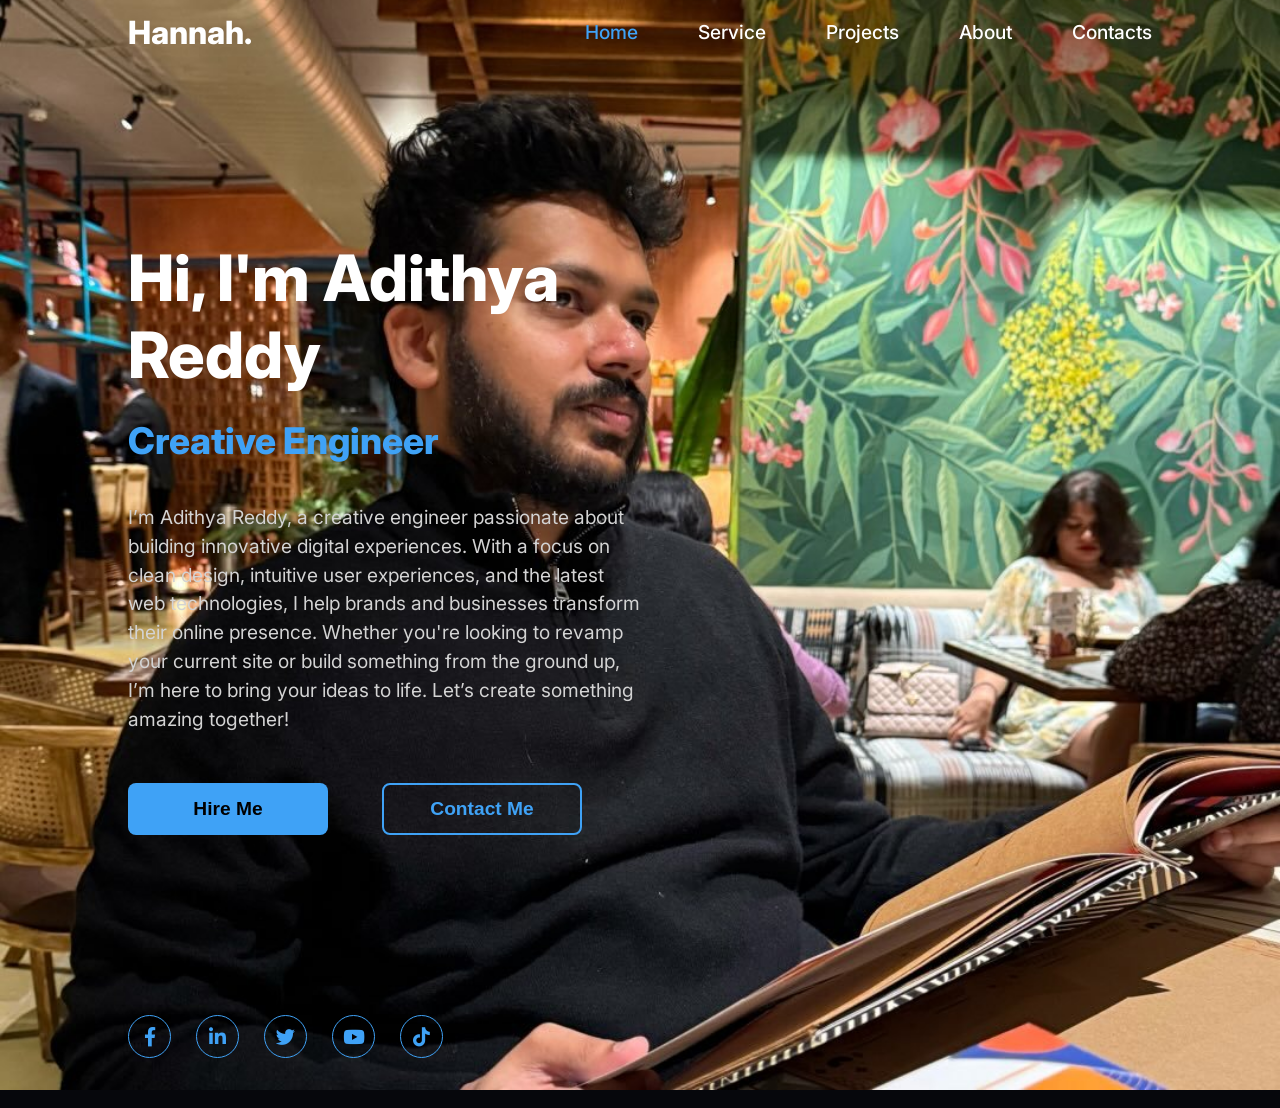
==== index.html @ 4209c3d0 "updates to portfolio" ====
<!DOCTYPE html>
<html lang="en">

<head>
  <meta charset="UTF-8">
  <meta name="viewport" content="width=device-width, initial-scale=1.0">
  <title>Adithya Reddy</title>

  <!-- googlefonts -->
  <link rel="preconnect" href="https://fonts.googleapis.com">
  <link rel="preconnect" href="https://fonts.gstatic.com" crossorigin>
  <link
    href="https://fonts.googleapis.com/css2?family=Inter:ital,opsz,wght@0,14..32,100..900;1,14..32,100..900&display=swap"
    rel="stylesheet">

  <!-- fontawesome -->
  <link rel="stylesheet" href="https://cdnjs.cloudflare.com/ajax/libs/font-awesome/6.0.0-beta3/css/all.min.css">

  <!-- Stylesheet -->
  <link rel="stylesheet" href="styles.css">
</head>

<body>

  <!-- header section -->
  <header id="header">
    <div class="left-section">
      <a class="logo" href="#">Hannah.</a>
    </div>

    <nav>
      <a class="nav-item active" href="#">Home</a>
      <a class="nav-item" href="#">Service</a>
      <a class="nav-item" href="#">Projects</a>
      <a class="nav-item" href="#">About</a>
      <a class="nav-item" href="#">Contacts</a>
    </nav>

  </header>

  <!-- Hero section -->
  <section id="hero">
    <div class="hero-left">
      <div class="content">

        <h1>Hi, I'm Adithya Reddy</h1>
        <h3>Creative Engineer</h3>
        <p>
          I’m Adithya Reddy, a creative engineer passionate about building innovative digital experiences. With a
          focus on clean design, intuitive user experiences, and the latest web technologies, I help brands and
          businesses transform their online presence. Whether you're looking to revamp your current site or build
          something from the ground up, I’m here to bring your ideas to life. Let’s create something amazing together!
        </p>

        <div class="cta">
          <button class="cta-1">Hire Me</button>
          <button class="cta-2">Contact Me</button>
        </div>

        <div class="social-icon">
          <i class="fa-brands fa-facebook-f"></i>
          <i class="fa-brands fa-linkedin-in"></i>
          <i class="fa-brands fa-twitter"></i>
          <i class="fa-brands fa-youtube"></i>
          <i class="fa-brands fa-tiktok"></i>
        </div>

      </div>
    </div>
    <div class="hero-right"></div>
  </section>
<!-- CodeGenWeb 2024 -->
</body>

</html>
---- styles.css ----
* {
  padding: 0;
  margin: 0;
  border: none;
  outline: 0;
  text-decoration: none;
  color: white;
}

body {
  background-color: rgb(6, 7, 12);
  font-family: inter;
  background-image: url(background-img.jpg);
  background-repeat: no-repeat;
  background-position: center;
  background-size: cover;
  height: 100vh;
  padding: 0 10%;
}

/* Header */
#header, nav {
  display: flex;
  align-items: center;
  justify-content: space-between;
  padding-top: 10px;
  padding-bottom: 10px;
  z-index: 1;
}

.nav-item {
  font-size: 1.2rem;
  font-weight: 500;
  margin-left: 60px;
  transition: color 0.12s, transform 0.12s;
}

nav .active {
  color: #3FA2F6;
}

.nav-item:hover {
  color: #3FA2F6;
}

.nav-item:active {
  transform: scale(1.1);
}

/* logo */
.logo {
  font-size: 2rem;
  font-weight: 800;
}

/* Hero-section */
#hero {
  display: grid;
  grid-template-columns: 1fr 1fr;
}
/* Left */
.hero-left {
  display: flex;
  align-items: center;
  padding-top: 150px;
  z-index: 1;
}

h1{
  font-size: 4rem;
  font-weight: 800;
  padding: 25px 0;
}

h3 {
  font-size: 2.3rem;
  font-weight: 800;
  color: #3FA2F6;
  padding-bottom: 40px;
}

p {
  font-size: 1.2rem;
  color: lightgray;
  line-height: 1.5;
  padding-bottom: 50px;
}

/* button */
.cta button {
  color: black;
  font-size: 1.2rem;
  font-weight: 600;
  padding: 15px 0;
  width: 200px;
  border:none;
  border-radius: 8px;
  margin-right: 50px;
  background-color: #3FA2F6;
  margin-bottom: 180px;
  transition: background-color 0.12s, border 0.12s, color 0.21s, padding 0.12s;
}

.cta .cta-1:hover {
  background-color: transparent;
  color: #3FA2F6;
  border: 2px solid #3FA2F6;
  padding: 13px 0;
}

.cta .cta-2:hover {
  background-color: #3fa1f6;
  color: #000000;
}

.cta .cta-2 {
  background-color: transparent;
  color: #3FA2F6;
  border: 2px solid #3FA2F6;
  padding: 13px 0;
}

/* Icons */
.social-icon {
  display: flex;
  align-items: center;
  gap: 25px;
}

.social-icon{
  padding-bottom: 50px;
}

.social-icon i {
font-size: 1.2rem;
color: #3FA2F6;
border: 1px solid #3FA2F6;
border-radius: 50px;
padding: 8px;
height: 25px;
width: 25px;
display: flex;
align-items: center;
justify-content: center;
transition: transform 0.12s, box-shadow 0.12s;
cursor: pointer;

}

.social-icon i:hover {
  transform: scale(1.1);
  text-shadow: 0 0 10px #3FA2F6;
}

/* Right section */

.hero-right {
  transition: background-color 3s, box-shadow 3s;
  cursor: pointer;
}
.hero-right:hover {
  background-color: rgba(6, 7, 12, 0.705);
  box-shadow: 
    0 0 20px rgb(6, 7, 12),
    0 0 50px rgb(6, 7, 12),
    0 0 100px rgb(6, 7, 12),
    0 0 200px rgb(6, 7, 12);
}

/* Animations */
@keyframes fadeIn {
  from{
    transform: translateY(40px);
    opacity: 0;
  }
  to{
    transform: translateY(0);
    opacity: 1;
  }
}

@keyframes fadeInTop {
  from{
    transform: translateY(-100%);
    opacity: 0;
  }
  to{
    transform: translateY(0);
    opacity: 1;
  }
}

@keyframes backgroundZoom {
  from{
    background-size: 80%;
  }
  to{
    background-size: 100%;
  }
}




/* Apply Animations */
h1 {
  animation: fadeIn 1.2s ease-out forwards;
  opacity: 0;
  animation-delay: 0.2s;
}

h3 {
  animation: fadeIn 1.4s ease-out forwards;
  opacity: 0;
  animation-delay: 0.4s;
}

p {
  animation: fadeIn 1.6s ease-out forwards;
  opacity: 0;
  animation-delay: 0.6s;
}
button {
  animation: fadeIn 1.8s ease-out forwards;
  opacity: 0;
  animation-delay: 0.8s;
}

.social-icon {
  animation: fadeIn 2s ease-out forwards;
  opacity: 0;
  animation-delay: 1s;
}

.nav-item,
.left-section {
  animation: fadeInTop 1s ease-in forwards;
  opacity: 0;
}

body {
  animation: backgroundZoom 3s ease-in forwards;
}
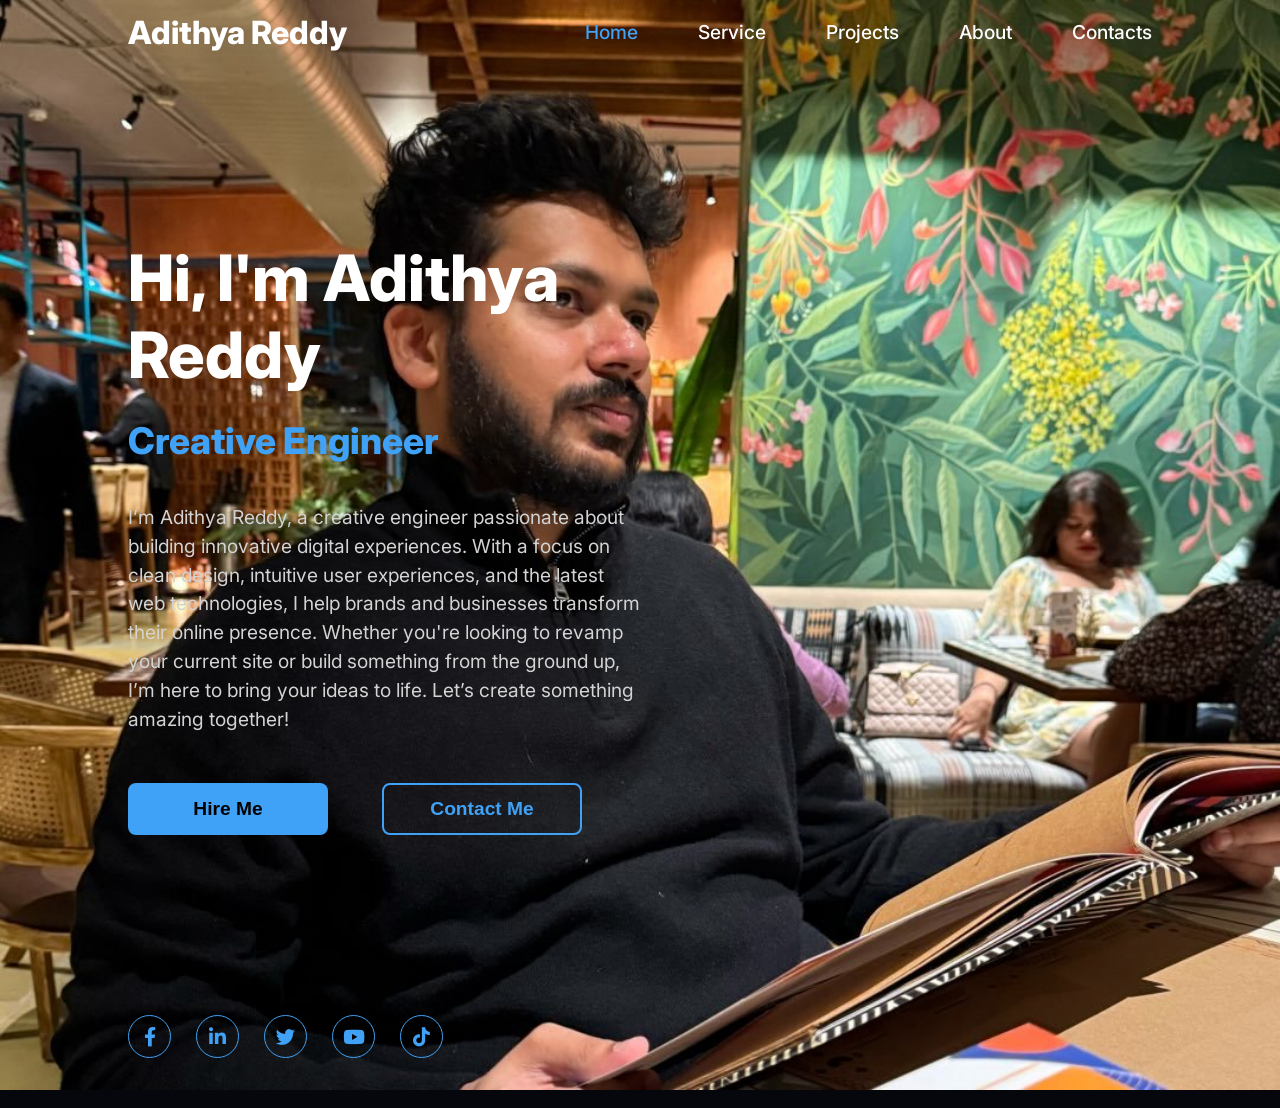
==== commit 10fa098a: "updated bio" ====
--- a/index.html
+++ b/index.html
@@ -25,7 +25,7 @@
   <!-- header section -->
   <header id="header">
     <div class="left-section">
-      <a class="logo" href="#">Hannah.</a>
+      <a class="logo" href="#">Adithya Reddy</a>
     </div>
 
     <nav>
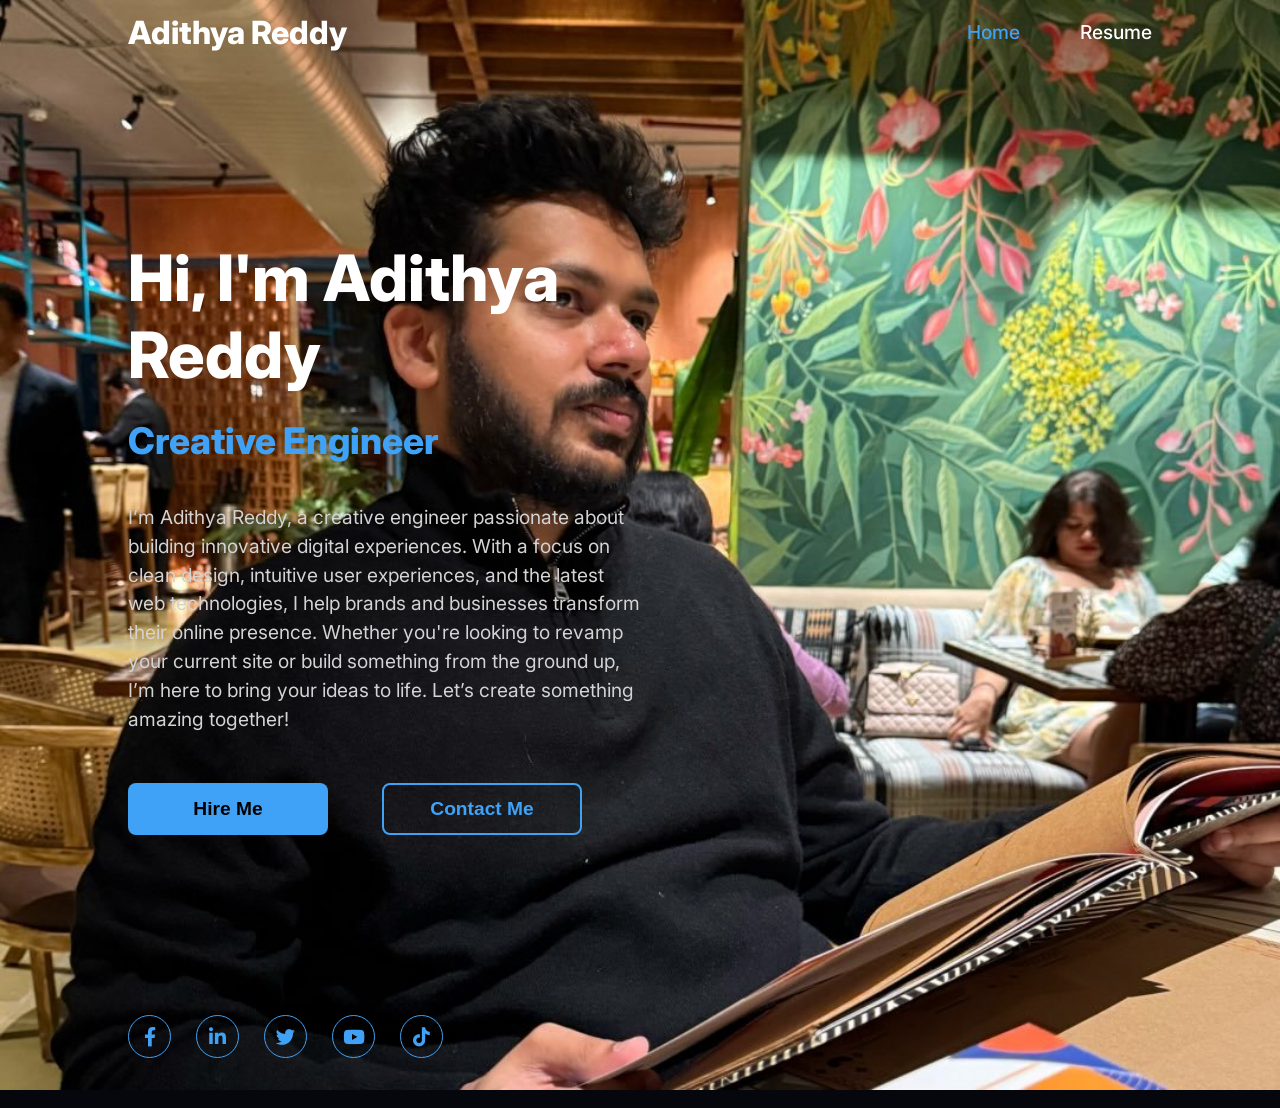
==== commit d74e11ba: "updated work experience information" ====
--- a/index.html
+++ b/index.html
@@ -30,10 +30,7 @@
 
     <nav>
       <a class="nav-item active" href="#">Home</a>
-      <a class="nav-item" href="#">Service</a>
-      <a class="nav-item" href="#">Projects</a>
-      <a class="nav-item" href="#">About</a>
-      <a class="nav-item" href="#">Contacts</a>
+      <a class="nav-item" href="resume.html">Resume</a>
     </nav>
 
   </header>
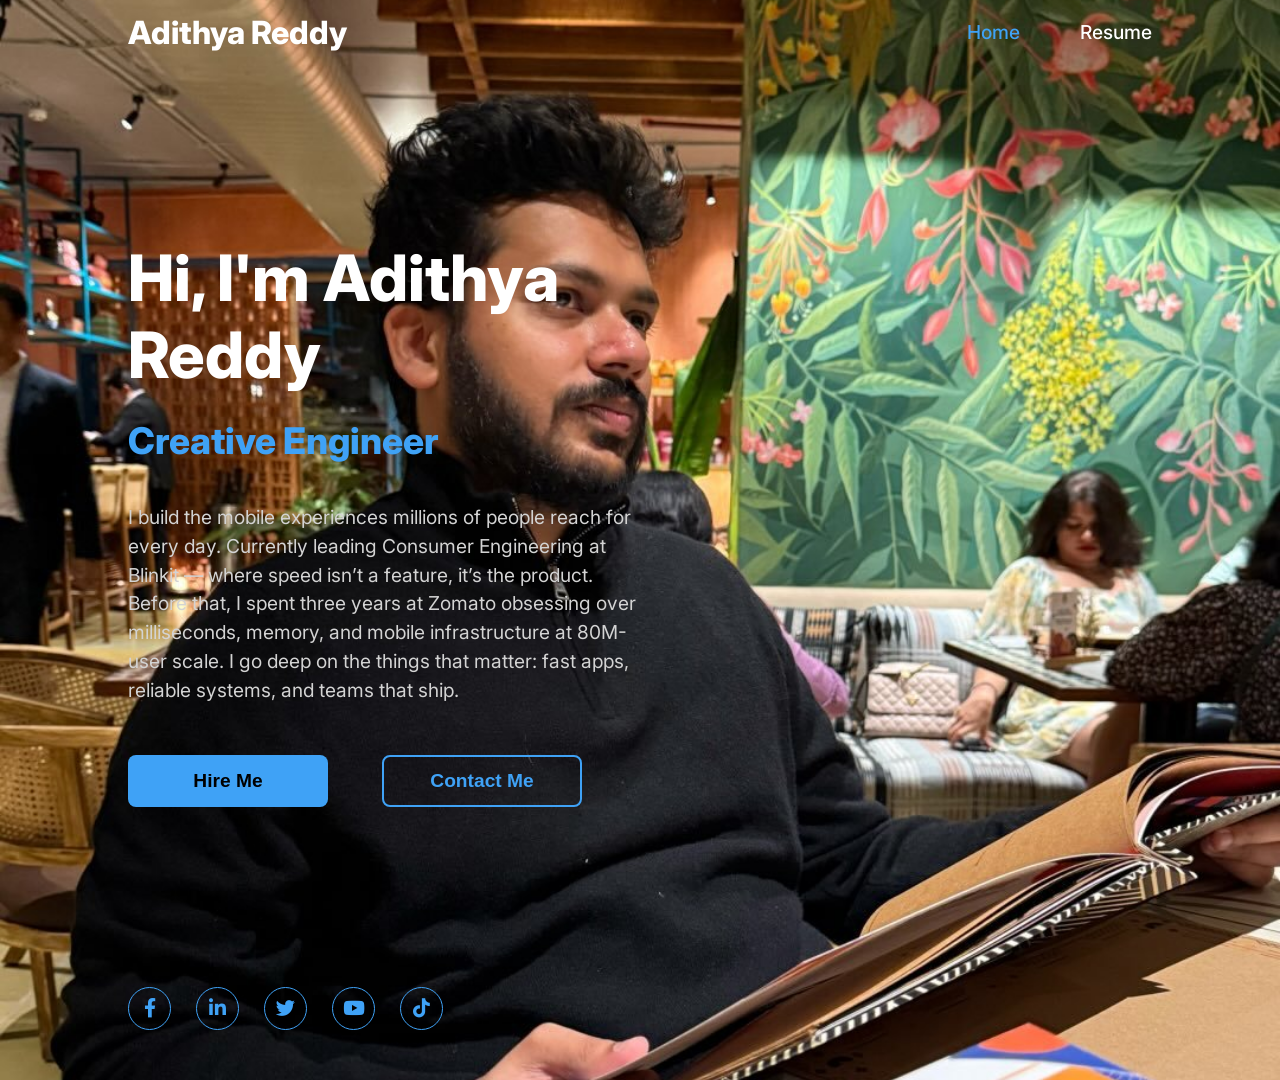
==== commit 926926ff: "updated logos" ====
--- a/index.html
+++ b/index.html
@@ -43,10 +43,7 @@
         <h1>Hi, I'm Adithya Reddy</h1>
         <h3>Creative Engineer</h3>
         <p>
-          I’m Adithya Reddy, a creative engineer passionate about building innovative digital experiences. With a
-          focus on clean design, intuitive user experiences, and the latest web technologies, I help brands and
-          businesses transform their online presence. Whether you're looking to revamp your current site or build
-          something from the ground up, I’m here to bring your ideas to life. Let’s create something amazing together!
+          I build the mobile experiences millions of people reach for every day. Currently leading Consumer Engineering at Blinkit — where speed isn’t a feature, it’s the product. Before that, I spent three years at Zomato obsessing over milliseconds, memory, and mobile infrastructure at 80M-user scale. I go deep on the things that matter: fast apps, reliable systems, and teams that ship.
         </p>
 
         <div class="cta">
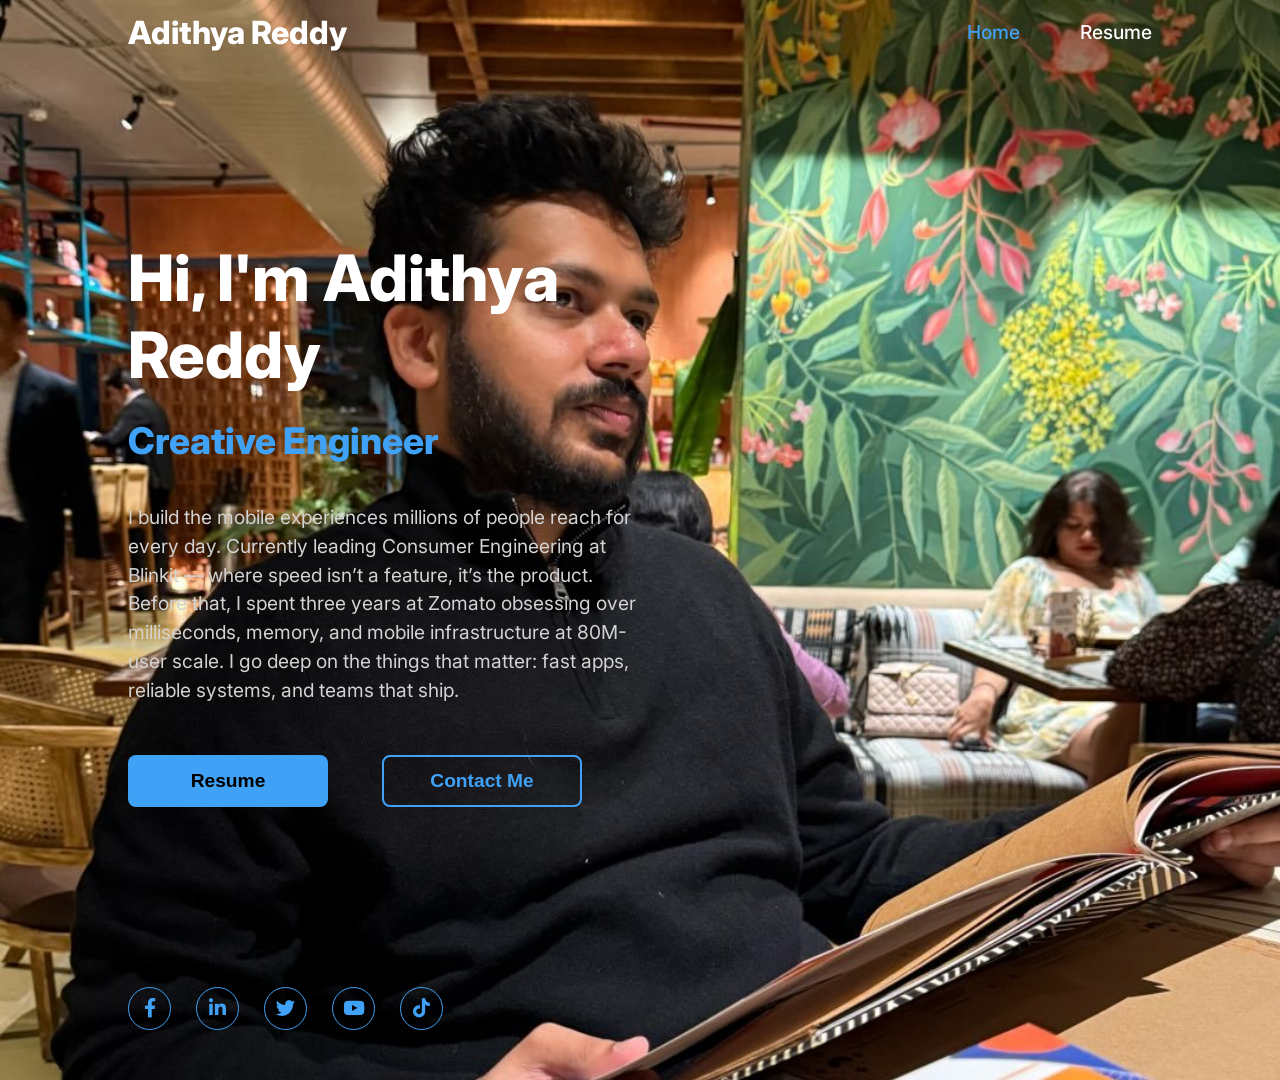
==== commit 2bc11284: "replace hire button to resume tab" ====
--- a/index.html
+++ b/index.html
@@ -47,7 +47,7 @@
         </p>
 
         <div class="cta">
-          <button class="cta-1">Hire Me</button>
+          <a href="resume.html"><button class="cta-1">Resume</button></a>
           <button class="cta-2">Contact Me</button>
         </div>
 
@@ -61,7 +61,6 @@
 
       </div>
     </div>
-    <div class="hero-right"></div>
   </section>
 <!-- CodeGenWeb 2024 -->
 </body>
--- a/styles.css
+++ b/styles.css
@@ -152,21 +152,6 @@
   text-shadow: 0 0 10px #3FA2F6;
 }
 
-/* Right section */
-
-.hero-right {
-  transition: background-color 3s, box-shadow 3s;
-  cursor: pointer;
-}
-.hero-right:hover {
-  background-color: rgba(6, 7, 12, 0.705);
-  box-shadow: 
-    0 0 20px rgb(6, 7, 12),
-    0 0 50px rgb(6, 7, 12),
-    0 0 100px rgb(6, 7, 12),
-    0 0 200px rgb(6, 7, 12);
-}
-
 /* Animations */
 @keyframes fadeIn {
   from{
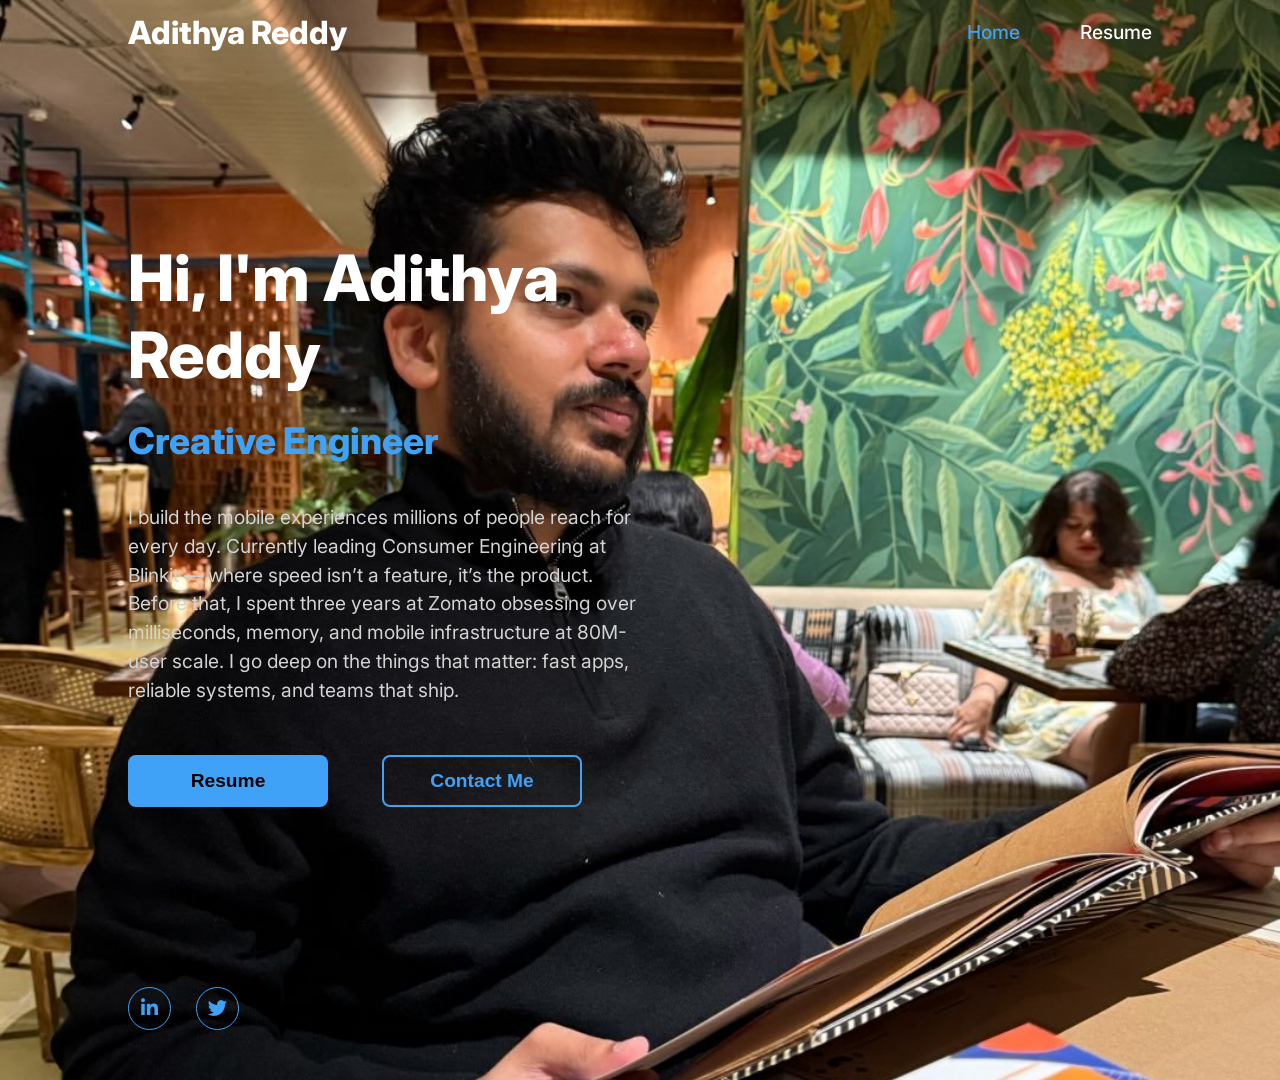
==== commit a870cf18: "email edited" ====
--- a/index.html
+++ b/index.html
@@ -48,15 +48,12 @@
 
         <div class="cta">
           <a href="resume.html"><button class="cta-1">Resume</button></a>
-          <button class="cta-2">Contact Me</button>
+          <a href="mailto:gr.adithya@gmail.com"><button class="cta-2">Contact Me</button></a>
         </div>
 
         <div class="social-icon">
-          <i class="fa-brands fa-facebook-f"></i>
-          <i class="fa-brands fa-linkedin-in"></i>
-          <i class="fa-brands fa-twitter"></i>
-          <i class="fa-brands fa-youtube"></i>
-          <i class="fa-brands fa-tiktok"></i>
+          <a href="https://www.linkedin.com/in/adithyareddygr/" target="_blank"><i class="fa-brands fa-linkedin-in"></i></a>
+          <a href="https://x.com/gr_adithya" target="_blank"><i class="fa-brands fa-twitter"></i></a>          
         </div>
 
       </div>
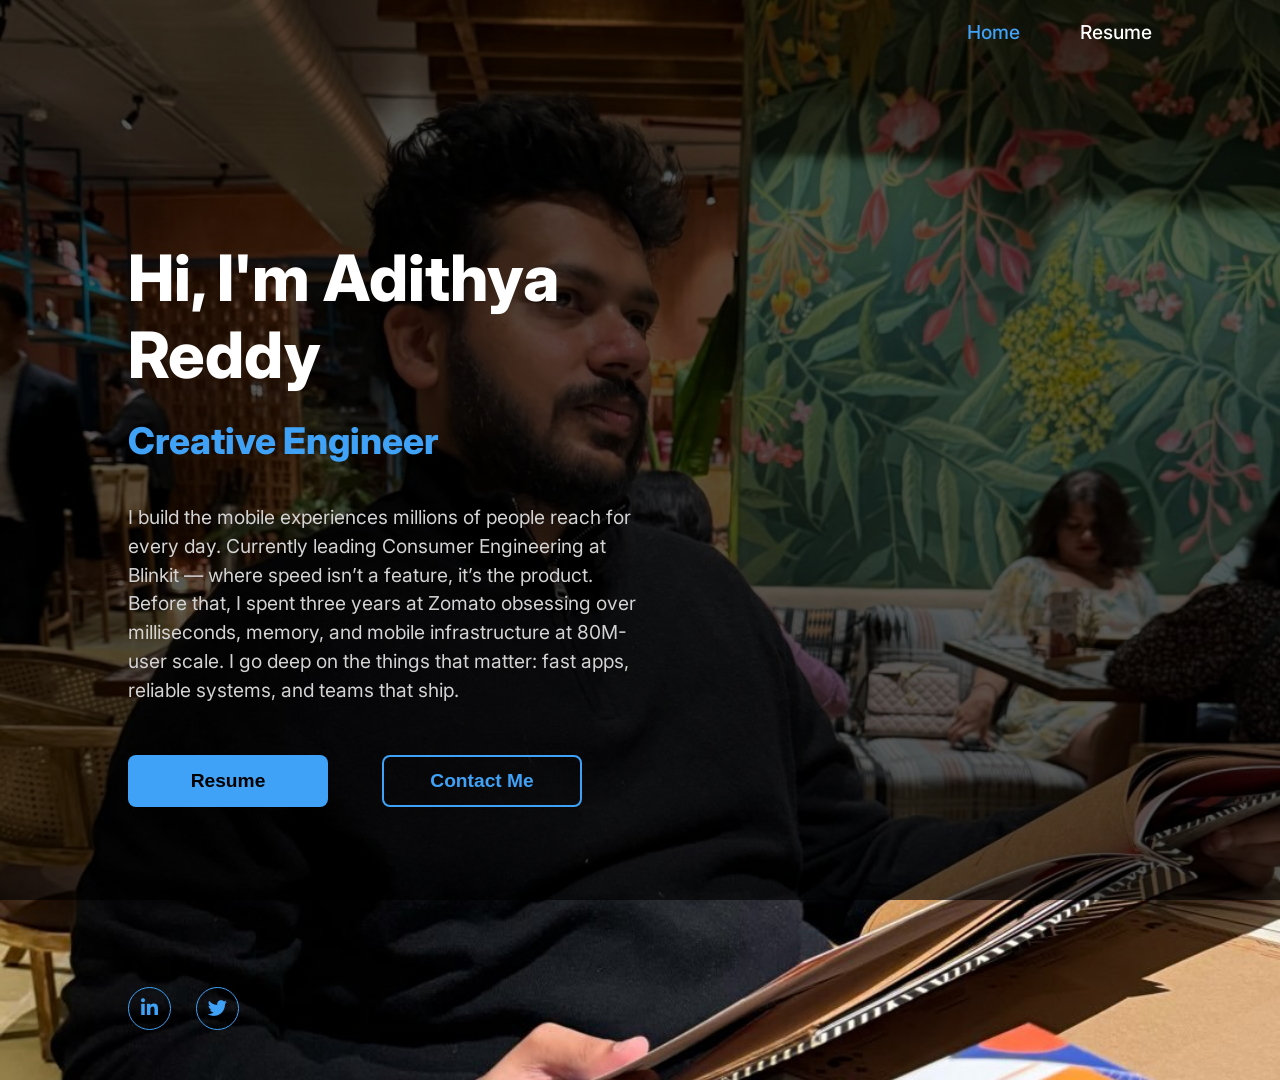
==== commit ffc91641: "cleanup" ====
--- a/index.html
+++ b/index.html
@@ -24,9 +24,7 @@
 
   <!-- header section -->
   <header id="header">
-    <div class="left-section">
-      <a class="logo" href="#">Adithya Reddy</a>
-    </div>
+
 
     <nav>
       <a class="nav-item active" href="#">Home</a>
--- a/styles.css
+++ b/styles.css
@@ -16,13 +16,23 @@
   background-size: cover;
   height: 100vh;
   padding: 0 10%;
+  position: relative;
+}
+
+body::before {
+  content: '';
+  position: fixed;
+  inset: 0;
+  background-color: black;
+  opacity: 0.65;
+  z-index: 0;
 }
 
 /* Header */
 #header, nav {
   display: flex;
   align-items: center;
-  justify-content: space-between;
+  justify-content: flex-end;
   padding-top: 10px;
   padding-bottom: 10px;
   z-index: 1;
@@ -217,8 +227,7 @@
   animation-delay: 1s;
 }
 
-.nav-item,
-.left-section {
+.nav-item {
   animation: fadeInTop 1s ease-in forwards;
   opacity: 0;
 }
